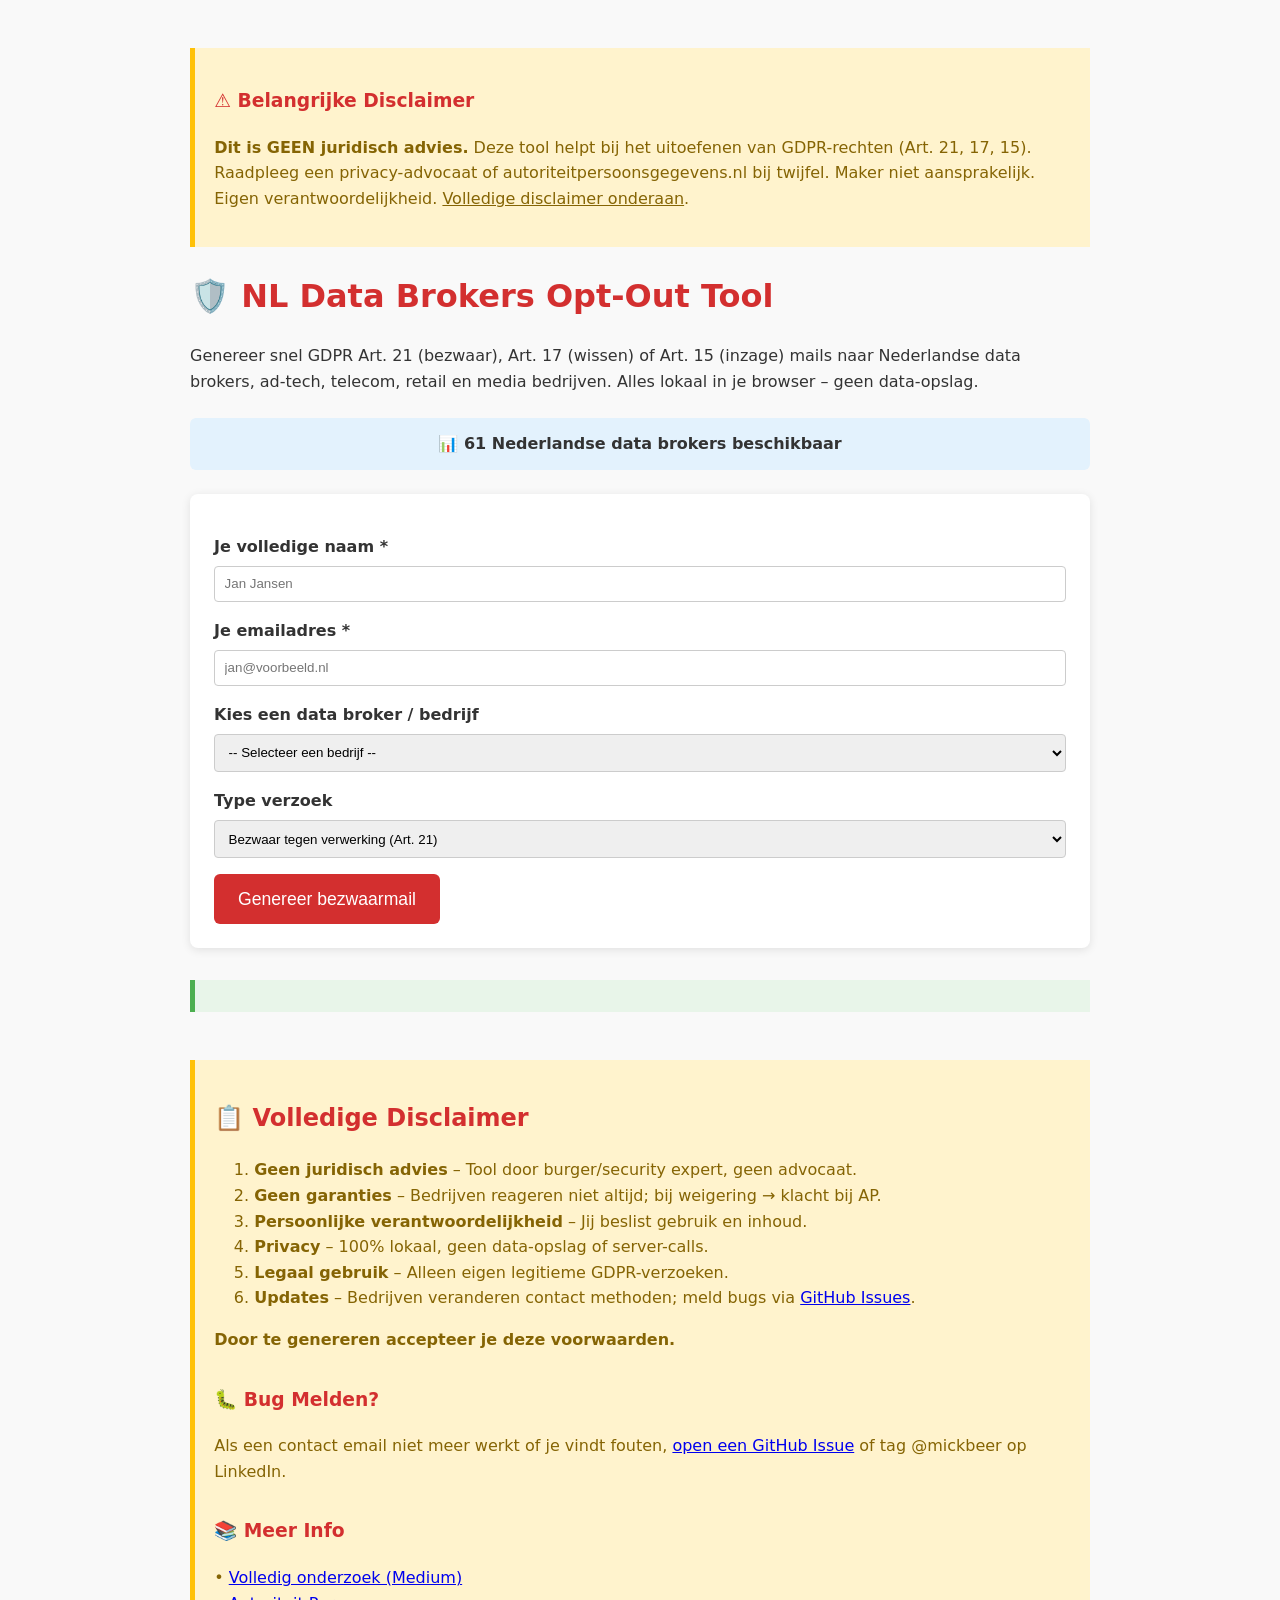
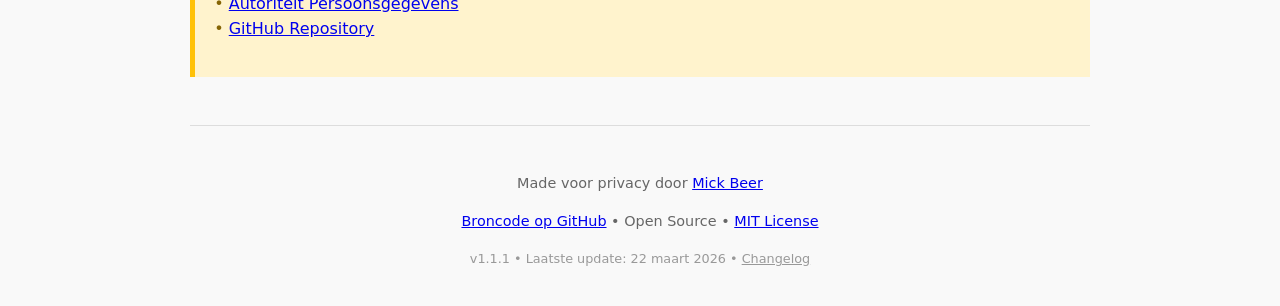
==== index.html @ 482ce060 "Fix v1.1.1: Correct bouncing emails Xandr/SmartOcto + syntax errors - Fixed: Xandr email (privacy@xa" ====
<!DOCTYPE html>
<html lang="nl">
<head>
  <meta charset="UTF-8" />
  <meta name="viewport" content="width=device-width, initial-scale=1.0"/>
  <title>NL Data Brokers Opt-Out Tool – GDPR Art. 21 & 17</title>
  <meta name="description" content="Genereer gratis GDPR-verzoeken (Art. 21 bezwaar + Art. 17 wissen) naar 50+ Nederlandse data brokers, ad-tech, telecom, retail en media bedrijven." />
  <style>
    body { font-family: system-ui, sans-serif; max-width: 900px; margin: 0 auto; padding: 1.5rem; line-height: 1.6; color: #333; background: #f9f9f9; }
    h1, h2, h3 { color: #d32f2f; }
    .disclaimer { background: #fff3cd; border-left: 5px solid #ffc107; padding: 1.2rem; margin: 1.5rem 0; color: #856404; }
    .warning { background: #ffebee; border-left: 5px solid #f44336; padding: 1rem; margin: 1rem 0; color: #c62828; }
    .info { background: #e3f2fd; border-left: 5px solid #2196f3; padding: 1rem; margin: 1rem 0; color: #1565c0; }
    form { background: white; padding: 1.5rem; border-radius: 8px; box-shadow: 0 2px 10px rgba(0,0,0,0.1); }
    label { display: block; margin: 1rem 0 0.4rem; font-weight: bold; }
    input, select, textarea { width: 100%; padding: 0.6rem; border: 1px solid #ccc; border-radius: 4px; box-sizing: border-box; }
    button { background: #d32f2f; color: white; border: none; padding: 0.9rem 1.5rem; font-size: 1.1rem; border-radius: 6px; cursor: pointer; margin-top: 1rem; }
    button:hover { background: #b71c1c; }
    button.secondary { background: #757575; margin-left: 0.5rem; }
    button.secondary:hover { background: #616161; }
    #result { margin-top: 2rem; padding: 1rem; background: #e8f5e9; border-left: 5px solid #4caf50; white-space: pre-wrap; }
    footer { margin-top: 3rem; text-align: center; font-size: 0.9rem; color: #666; border-top: 1px solid #ddd; padding-top: 2rem; }
    select optgroup { font-weight: bold; color: #333; }
    .broker-count { background: #e3f2fd; padding: 0.8rem 1rem; border-radius: 6px; margin: 1.5rem 0; text-align: center; font-weight: bold; }
    .update-banner { background: #fff3cd; border: 2px solid #ffc107; padding: 1rem; border-radius: 6px; margin: 1rem 0; }
  </style>
</head>
<body>

  <!-- DISCLAIMER - JURIDISCHE BESCHERMING -->
  <div class="disclaimer">
    <h3>⚠️ Belangrijke Disclaimer</h3>
    <p><strong>Dit is GEEN juridisch advies.</strong> Deze tool helpt bij het uitoefenen van GDPR-rechten (Art. 21, 17, 15). Raadpleeg een privacy-advocaat of autoriteitpersoonsgegevens.nl bij twijfel. Maker niet aansprakelijk. Eigen verantwoordelijkheid. <a href="#disclaimer-full" style="color:#856404;">Volledige disclaimer onderaan</a>.</p>
  </div>

  <h1>🛡️ NL Data Brokers Opt-Out Tool</h1>
  <p>Genereer snel GDPR Art. 21 (bezwaar), Art. 17 (wissen) of Art. 15 (inzage) mails naar Nederlandse data brokers, ad-tech, telecom, retail en media bedrijven. Alles lokaal in je browser – geen data-opslag.</p>

  <div class="broker-count" id="brokerCount">
    📊 50+ Nederlandse data brokers beschikbaar
  </div>

  <!-- UPDATE NOTICE BANNER -->
  <div class="update-banner" id="updateBanner" style="display:none;">
    <strong>⚠️ Let Op:</strong> <span id="updateText"></span>
  </div>

  <form id="optoutForm">
    <label for="naam">Je volledige naam *</label>
    <input type="text" id="naam" required placeholder="Jan Jansen">

    <label for="email">Je emailadres *</label>
    <input type="email" id="email" required placeholder="jan@voorbeeld.nl">

    <label for="bedrijf">Kies een data broker / bedrijf</label>
    <select id="bedrijf" required>
      <option value="">-- Selecteer een bedrijf --</option>
    </select>

    <label for="type">Type verzoek</label>
    <select id="type">
      <option value="bezwaar">Bezwaar tegen verwerking (Art. 21)</option>
      <option value="wissen">Wissen van gegevens (Art. 17)</option>
      <option value="inzage">Inzage in mijn gegevens (Art. 15)</option>
      <option value="beide">Beide (Art. 21 + 17)</option>
    </select>

    <button type="button" onclick="genereerMail()">Genereer bezwaarmail</button>
  </form>

  <div id="result"></div>

  <!-- VOLLEDIGE DISCLAIMER -->
  <section id="disclaimer-full" class="disclaimer" style="margin-top:3rem;">
    <h2>📋 Volledige Disclaimer</h2>
    <ol>
      <li><strong>Geen juridisch advies</strong> – Tool door burger/security expert, geen advocaat.</li>
      <li><strong>Geen garanties</strong> – Bedrijven reageren niet altijd; bij weigering → klacht bij AP.</li>
      <li><strong>Persoonlijke verantwoordelijkheid</strong> – Jij beslist gebruik en inhoud.</li>
      <li><strong>Privacy</strong> – 100% lokaal, geen data-opslag of server-calls.</li>
      <li><strong>Legaal gebruik</strong> – Alleen eigen legitieme GDPR-verzoeken.</li>
      <li><strong>Updates</strong> – Bedrijven veranderen contact methoden; meld bugs via <a href="https://github.com/Apolloccrypt/nl-data-optout/issues">GitHub Issues</a>.</li>
    </ol>
    <p><strong>Door te genereren accepteer je deze voorwaarden.</strong></p>
    
    <h3 style="margin-top: 2rem;">🐛 Bug Melden?</h3>
    <p>Als een contact email niet meer werkt of je vindt fouten, <a href="https://github.com/Apolloccrypt/nl-data-optout/issues/new">open een GitHub Issue</a> of tag @mickbeer op LinkedIn.</p>
    
    <h3 style="margin-top: 2rem;">📚 Meer Info</h3>
    <p>
      • <a href="https://medium.com/p/75744f8645c6">Volledig onderzoek (Medium)</a><br>
      • <a href="https://autoriteitpersoonsgegevens.nl">Autoriteit Persoonsgegevens</a><br>
      • <a href="https://github.com/Apolloccrypt/nl-data-optout">GitHub Repository</a>
    </p>
  </section>

  <footer>
    <p>Made voor privacy door <a href="https://linkedin.com/in/mick-beer">Mick Beer</a></p>
    <p><a href="https://github.com/Apolloccrypt/nl-data-optout">Broncode op GitHub</a> • Open Source • <a href="https://github.com/Apolloccrypt/nl-data-optout/blob/main/LICENSE">MIT License</a></p>
    <p style="font-size: 0.8rem; color: #999; margin-top: 1rem;">v1.1.1 • Laatste update: 22 maart 2026 • <a href="https://github.com/Apolloccrypt/nl-data-optout/blob/main/CHANGELOG.md" style="color:#999;">Changelog</a></p>
  </footer>

  <script>
    // Uitgebreide lijst met 50+ NL-relevante data brokers
    const brokers = [
      // === CREDIT BUREAUS & DATA ENRICHMENT ===
      { name: "Experian Nederland", email: "privacy@experian.nl", category: "Credit Bureaus", note: "AP boete €2.7M (2025) voor onvoldoende vendor disclosure" },
      { name: "Graydon", email: "privacy@graydon.nl", category: "Credit Bureaus" },
      { name: "Creditsafe", email: "privacy@creditsafe.com", category: "Credit Bureaus" },
      { name: "Focum BV", email: "privacy@focum.nl", category: "Credit Bureaus" },
      { name: "Dun & Bradstreet", email: "privacy@dnb.com", category: "Credit Bureaus" },
      { name: "Bisnode (Dun & Bradstreet)", email: "privacy@bisnode.nl", category: "Credit Bureaus" },

      // === AD-TECH & TRACKING ===
      { name: "Google (Ads/Analytics)", email: "privacy@google.com", category: "Ad-Tech & Tracking", note: "Aanwezig op 100% van geteste NL nieuwssites" },
      { name: "Criteo", email: "privacy@criteo.com", category: "Ad-Tech & Tracking", note: "Aanwezig op 80% van geteste NL nieuwssites" },
      { name: "Index Exchange", email: "privacy@indexexchange.com", category: "Ad-Tech & Tracking", note: "Aanwezig op 80% van geteste NL nieuwssites" },
      { 
        name: "Xandr (Microsoft Advertising)", 
        email: "privacy@microsoft.com",
        webform: "https://privacy.microsoft.com/",
        category: "Ad-Tech & Tracking",
        note: "⚠️ Xandr is Microsoft-owned. Contact via Microsoft privacy portal. 0% GDPR response rate (noyb 2024)."
      },
      { 
        name: "Meta (Facebook/Instagram) ⚠️", 
        email: "FORM_REQUIRED",
        formUrl: "https://www.facebook.com/help/contact/540977946302970",
        category: "Ad-Tech & Tracking", 
        note: "Email werkt niet meer sinds maart 2026. Verplicht formulier (dark pattern).",
        isForm: true
      },
      { name: "Outbrain", email: "privacy@outbrain.com", category: "Ad-Tech & Tracking" },
      { name: "Taboola", email: "privacy@taboola.com", category: "Ad-Tech & Tracking" },
      { name: "Magnite (Rubicon)", email: "privacy@magnite.com", category: "Ad-Tech & Tracking" },
      { name: "PubMatic", email: "privacy@pubmatic.com", category: "Ad-Tech & Tracking" },
      { name: "OpenX", email: "privacy@openx.com", category: "Ad-Tech & Tracking" },
      { name: "LinkedIn Marketing", email: "privacy@linkedin.com", category: "Ad-Tech & Tracking" },
      { name: "TikTok", email: "privacy@tiktok.com", category: "Ad-Tech & Tracking" },
      { name: "Snap Inc. (Snapchat)", email: "privacy@snap.com", category: "Ad-Tech & Tracking" },
      { name: "Twitter / X Corp", email: "privacy@twitter.com", category: "Ad-Tech & Tracking" },
      { name: "Pinterest", email: "privacy@pinterest.com", category: "Ad-Tech & Tracking" },
      { name: "Amazon Ads", email: "privacy@amazon.com", category: "Ad-Tech & Tracking" },
      { name: "AppNexus (Xandr)", email: "privacy@xandr.com", category: "Ad-Tech & Tracking" },
      { name: "AdForm", email: "privacy@adform.com", category: "Ad-Tech & Tracking" },
      { name: "Sizmek (Amazon)", email: "privacy@sizmek.com", category: "Ad-Tech & Tracking" },
      { name: "The Trade Desk", email: "privacy@thetradedesk.com", category: "Ad-Tech & Tracking" },
      { name: "MediaMath", email: "privacy@mediamath.com", category: "Ad-Tech & Tracking" },

      // === MEDIA & PUBLISHERS ===
      { name: "DPG Media (NU.nl, AD.nl, Qmusic)", email: "privacy@dpgmedia.nl", category: "Media & Publishers", note: "104 van 121 partners niet genoemd in cookie banner" },
      { name: "RTL Nederland", email: "privacy@rtl.nl", category: "Media & Publishers" },
      { name: "Sanoma Media", email: "privacy@sanoma.com", category: "Media & Publishers" },
      { name: "NPO / NOS", email: "privacy@npo.nl", category: "Media & Publishers", note: "Pre-consent tracking gedetecteerd (cookies vóór banner)" },
      { name: "Mediahuis (Telegraaf, NHD)", email: "privacy@mediahuis.nl", category: "Media & Publishers" },
      { name: "Talpa Network", email: "privacy@talpanetwork.com", category: "Media & Publishers" },

      // === TELECOM ===
      { name: "KPN", email: "privacy@kpn.com", category: "Telecom" },
      { name: "VodafoneZiggo", email: "privacy@vodafoneziggo.nl", category: "Telecom" },
      { name: "T-Mobile / Odido", email: "privacy@t-mobile.nl", category: "Telecom", note: "Data lek januari 2026 (mogelijk betrokken)" },
      { name: "Tele2", email: "privacy@tele2.nl", category: "Telecom" },
      { name: "Youfone", email: "privacy@youfone.nl", category: "Telecom" },
      { name: "Simyo", email: "privacy@simyo.nl", category: "Telecom" },
      { name: "Lebara", email: "privacy@lebara.nl", category: "Telecom" },

      // === RETAIL & E-COMMERCE ===
      { name: "Kruidvat Loyalty", email: "privacy@kruidvat.nl", category: "Retail & E-Commerce", note: "AP boete €600k voor cookie wall" },
      { name: "Albert Heijn Bonus", email: "privacy@ah.nl", category: "Retail & E-Commerce" },
      { name: "Bol.com", email: "privacy@bol.com", category: "Retail & E-Commerce", note: "Best practice: 100% vendor disclosure (13/13)" },
      { name: "Coolblue", email: "privacy@coolblue.nl", category: "Retail & E-Commerce", note: "AP boete €40k voor pre-consent tracking" },
      { name: "Wehkamp", email: "privacy@wehkamp.nl", category: "Retail & E-Commerce" },
      { name: "Zalando", email: "privacy@zalando.nl", category: "Retail & E-Commerce" },
      { name: "HEMA", email: "privacy@hema.nl", category: "Retail & E-Commerce" },
      { name: "Action", email: "privacy@action.com", category: "Retail & E-Commerce" },
      { name: "MediaMarkt", email: "privacy@mediamarkt.nl", category: "Retail & E-Commerce" },
      { name: "Jumbo Supermarkten", email: "privacy@jumbo.com", category: "Retail & E-Commerce" },

      // === ANALYTICS & DATA PLATFORMS ===
      { 
        name: "SmartOcto", 
        email: "dpo@smartocto.com",
        alt_email: "info@smartocto.com",
        category: "Analytics",
        note: "DPO verified from official privacy policy. NL-based, GDPR compliant."
      },
      { name: "Content Insights", email: "privacy@contentinsights.com", category: "Analytics" },
      { name: "Piano Analytics", email: "privacy@piano.io", category: "Analytics" },
      { name: "Comscore", email: "privacy@comscore.com", category: "Analytics" },
      { name: "Nielsen", email: "privacy@nielsen.com", category: "Analytics" },
      { name: "Chartbeat", email: "privacy@chartbeat.com", category: "Analytics" },

      // === MARKETING CLOUDS ===
      { name: "Salesforce Marketing Cloud", email: "privacy@salesforce.com", category: "Marketing" },
      { name: "Adobe Marketing Cloud", email: "privacy@adobe.com", category: "Marketing" },
      { name: "Oracle Marketing Cloud", email: "privacy@oracle.com", category: "Marketing" },
      { name: "HubSpot", email: "privacy@hubspot.com", category: "Marketing" },
      { name: "Mailchimp", email: "privacy@mailchimp.com", category: "Marketing" }
    ];

    // Vul de <select> dynamisch met optgroups voor categorieën
    const bedrijfSelect = document.getElementById('bedrijf');
    const categories = {};
    
    brokers.forEach(broker => {
      if (!categories[broker.category]) {
        categories[broker.category] = [];
      }
      categories[broker.category].push(broker);
    });

    Object.keys(categories).sort().forEach(cat => {
      const optgroup = document.createElement('optgroup');
      optgroup.label = `${cat} (${categories[cat].length})`;
      categories[cat].forEach(broker => {
        const opt = document.createElement('option');
        opt.value = broker.name;
        const hasNote = broker.note ? ' ℹ️' : '';
        const isForm = broker.isForm ? ' ⚠️' : '';
        opt.textContent = `${broker.name}${hasNote}${isForm}`;
        optgroup.appendChild(opt);
      });
      bedrijfSelect.appendChild(optgroup);
    });

    // Andere optie
    const otherOpt = document.createElement('option');
    otherOpt.value = 'Andere';
    otherOpt.textContent = 'Ander bedrijf (handmatig invoeren)';
    bedrijfSelect.appendChild(otherOpt);

    // Extra input voor 'Andere'
    const extraLabel = document.createElement('label');
    extraLabel.htmlFor = 'extraBedrijf';
    extraLabel.textContent = 'Ander bedrijf (naam + eventueel email privacy@...)';
    extraLabel.style.display = 'none';
    const extraInput = document.createElement('input');
    extraInput.type = 'text';
    extraInput.id = 'extraBedrijf';
    extraInput.placeholder = 'Bijv. Bedrijfsnaam – privacy@bedrijf.nl';
    extraInput.style.display = 'none';
    bedrijfSelect.parentNode.insertBefore(extraLabel, bedrijfSelect.nextSibling.nextSibling);
    bedrijfSelect.parentNode.insertBefore(extraInput, extraLabel.nextSibling);

    bedrijfSelect.addEventListener('change', () => {
      const show = bedrijfSelect.value === 'Andere';
      extraLabel.style.display = show ? 'block' : 'none';
      extraInput.style.display = show ? 'block' : 'none';
      
      // Show note/warning banner if broker has special instructions
      const selected = brokers.find(b => b.name === bedrijfSelect.value);
      const banner = document.getElementById('updateBanner');
      const text = document.getElementById('updateText');
      
      if (selected && (selected.note || selected.isForm)) {
        let message = selected.note || '';
        if (selected.isForm) {
          message = `${selected.name} vereist een FORMULIER (geen email). ${message}`;
        }
        text.textContent = message;
        banner.style.display = 'block';
      } else {
        banner.style.display = 'none';
      }
    });

    function genereerMail() {
      const naam = document.getElementById('naam').value.trim();
      const email = document.getElementById('email').value.trim();
      let bedrijf = bedrijfSelect.value;
      const extra = extraInput.value.trim();
      const type = document.getElementById('type').value;

      if (!naam || !email || !bedrijf) {
        alert('Vul aub naam, email en een bedrijf in!');
        return;
      }

      let ontvanger = '';
      let bedrijfNaam = bedrijf;
      let isForm = false;
      let formUrl = '';

      if (bedrijf === 'Andere') {
        if (!extra) {
          alert('Vul aub naam (en liefst email) van het bedrijf in!');
          return;
        }
        const parts = extra.split('–').map(p => p.trim());
        bedrijfNaam = parts[0];
        ontvanger = parts[1] || `privacy@${bedrijfNaam.toLowerCase().replace(/[^a-z0-9]/g,'')}.nl`;
      } else {
        const selected = brokers.find(b => b.name === bedrijf);
        if (selected) {
          if (selected.isForm) {
            isForm = true;
            formUrl = selected.formUrl;
            ontvanger = formUrl;
          } else {
            ontvanger = selected.email;
          }
        } else {
          ontvanger = `privacy@${bedrijf.toLowerCase().replace(/[^a-z0-9]/g,'')}.nl`;
        }
      }

      const onderwerpMap = {
        bezwaar: 'Bezwaar tegen verwerking persoonsgegevens (GDPR Art. 21)',
        wissen: 'Verzoek tot wissen persoonsgegevens (GDPR Art. 17)',
        inzage: 'Verzoek tot inzage persoonsgegevens (GDPR Art. 15)',
        beide: 'Bezwaar + wissen persoonsgegevens (GDPR Art. 21 & 17)'
      };
      const onderwerp = onderwerpMap[type];

      const body = `Geachte heer/mevrouw,

Mijn naam is ${naam} en mijn email is ${email}.

Ik oefen hierbij formeel mijn rechten uit onder de AVG/GDPR:

${
  (type === 'bezwaar' || type === 'beide') 
    ? `- Bezwaar tegen verwerking van mijn persoonsgegevens voor marketing, profiling, tracking e.d. (Art. 21 GDPR). Ik wil geen verdere verwerking door ${bedrijfNaam}.\n` 
    : ''
}${
  (type === 'wissen' || type === 'beide') 
    ? `- Verzoek tot wissen van al mijn persoonsgegevens (Art. 17 GDPR, recht om vergeten te worden).\n` 
    : ''
}${
  type === 'inzage' 
    ? `- Verzoek tot inzage in alle persoonsgegevens die u van mij verwerkt (Art. 15 GDPR), inclusief een kopie.\n` 
    : ''
}

Graag ontvang ik binnen 1 maand bevestiging en bewijs van actie. Bij weigering: gemotiveerde uitleg.

Met vriendelijke groet,
${naam}`;

      // Handle form-based brokers differently
      if (isForm) {
        // Copy to clipboard
        navigator.clipboard.writeText(body).then(() => {
          document.getElementById('result').innerHTML = `
            <h3>⚠️ Let op: Dit bedrijf vereist een formulier</h3>
            <div class="warning">
              <p><strong>${bedrijfNaam}</strong> accepteert geen email meer voor GDPR-verzoeken.</p>
              <p>Je moet hun contact formulier gebruiken. De tekst is gekopieerd naar je clipboard.</p>
            </div>
            
            <h4>📋 Template (gekopieerd):</h4>
            <pre style="background:#f5f5f5; padding:1rem; border-radius:6px; overflow:auto; max-height:300px; border: 1px solid #ddd;">${body}</pre>
            
            <button onclick="window.open('${formUrl}', '_blank')">🔗 Open Contact Formulier</button>
            
            <div class="info" style="margin-top: 1rem;">
              <strong>ℹ️ Dark Pattern Alert:</strong> Dit is een voorbeeld van een "dark pattern" - bedrijven maken GDPR-verzoeken moeilijker door email te vervangen met formulieren. 
              Dit verhoogt friction en vermindert het aantal opt-outs. Overweeg dit te melden bij de 
              <a href="https://autoriteitpersoonsgegevens.nl/nl/zelf-doen/privacyrechten/melden">Autoriteit Persoonsgegevens</a>.
            </div>
          `;
        }).catch(err => {
          alert('Kon tekst niet kopiëren naar clipboard. Kopieer handmatig uit onderstaand vak.');
          document.getElementById('result').innerHTML = `
            <h3>⚠️ Formulier vereist</h3>
            <p>Kopieer onderstaande tekst en plak in het formulier:</p>
            <pre style="background:#f5f5f5; padding:1rem; border-radius:6px; overflow:auto; max-height:300px;">${body}</pre>
            <button onclick="window.open('${formUrl}', '_blank')">Open Contact Formulier</button>
          `;
        });
      } else {
        // Normal email flow
        const mailto = `mailto:${ontvanger}?subject=${encodeURIComponent(onderwerp)}&body=${encodeURIComponent(body)}`;

        document.getElementById('result').innerHTML = `
          <h3>✅ Klaar! Open de mail:</h3>
          <p><strong>Naar:</strong> ${ontvanger}</p>
          <p><strong>Onderwerp:</strong> ${onderwerp}</p>
          
          <h4>📋 Template:</h4>
          <pre style="background:#f5f5f5; padding:1rem; border-radius:6px; overflow:auto; max-height:300px; border: 1px solid #ddd;">${body}</pre>
          
          <button onclick="window.location='${mailto}'">📧 Open in mailprogramma</button>
          <button class="secondary" onclick="navigator.clipboard.writeText(\`${body.replace(/`/g, '\\`').replace(/\$/g, '\\$')}\`).then(() => alert('✅ Tekst gekopieerd naar clipboard!'))">📋 Kopieer Tekst</button>
          
          <p style="margin-top:1rem; font-size:0.9rem; color:#666;">
            💡 <strong>Tip:</strong> Werkt "mailto:" niet? Gebruik "Kopieer Tekst" en plak in je mail-app.
          </p>
        `;
      }
    }

    // Update broker count on load
    window.addEventListener('DOMContentLoaded', () => {
      document.getElementById('brokerCount').innerHTML = 
        `📊 <strong>${brokers.length} Nederlandse data brokers</strong> beschikbaar`;
    });
  </script>
</body>
</html>
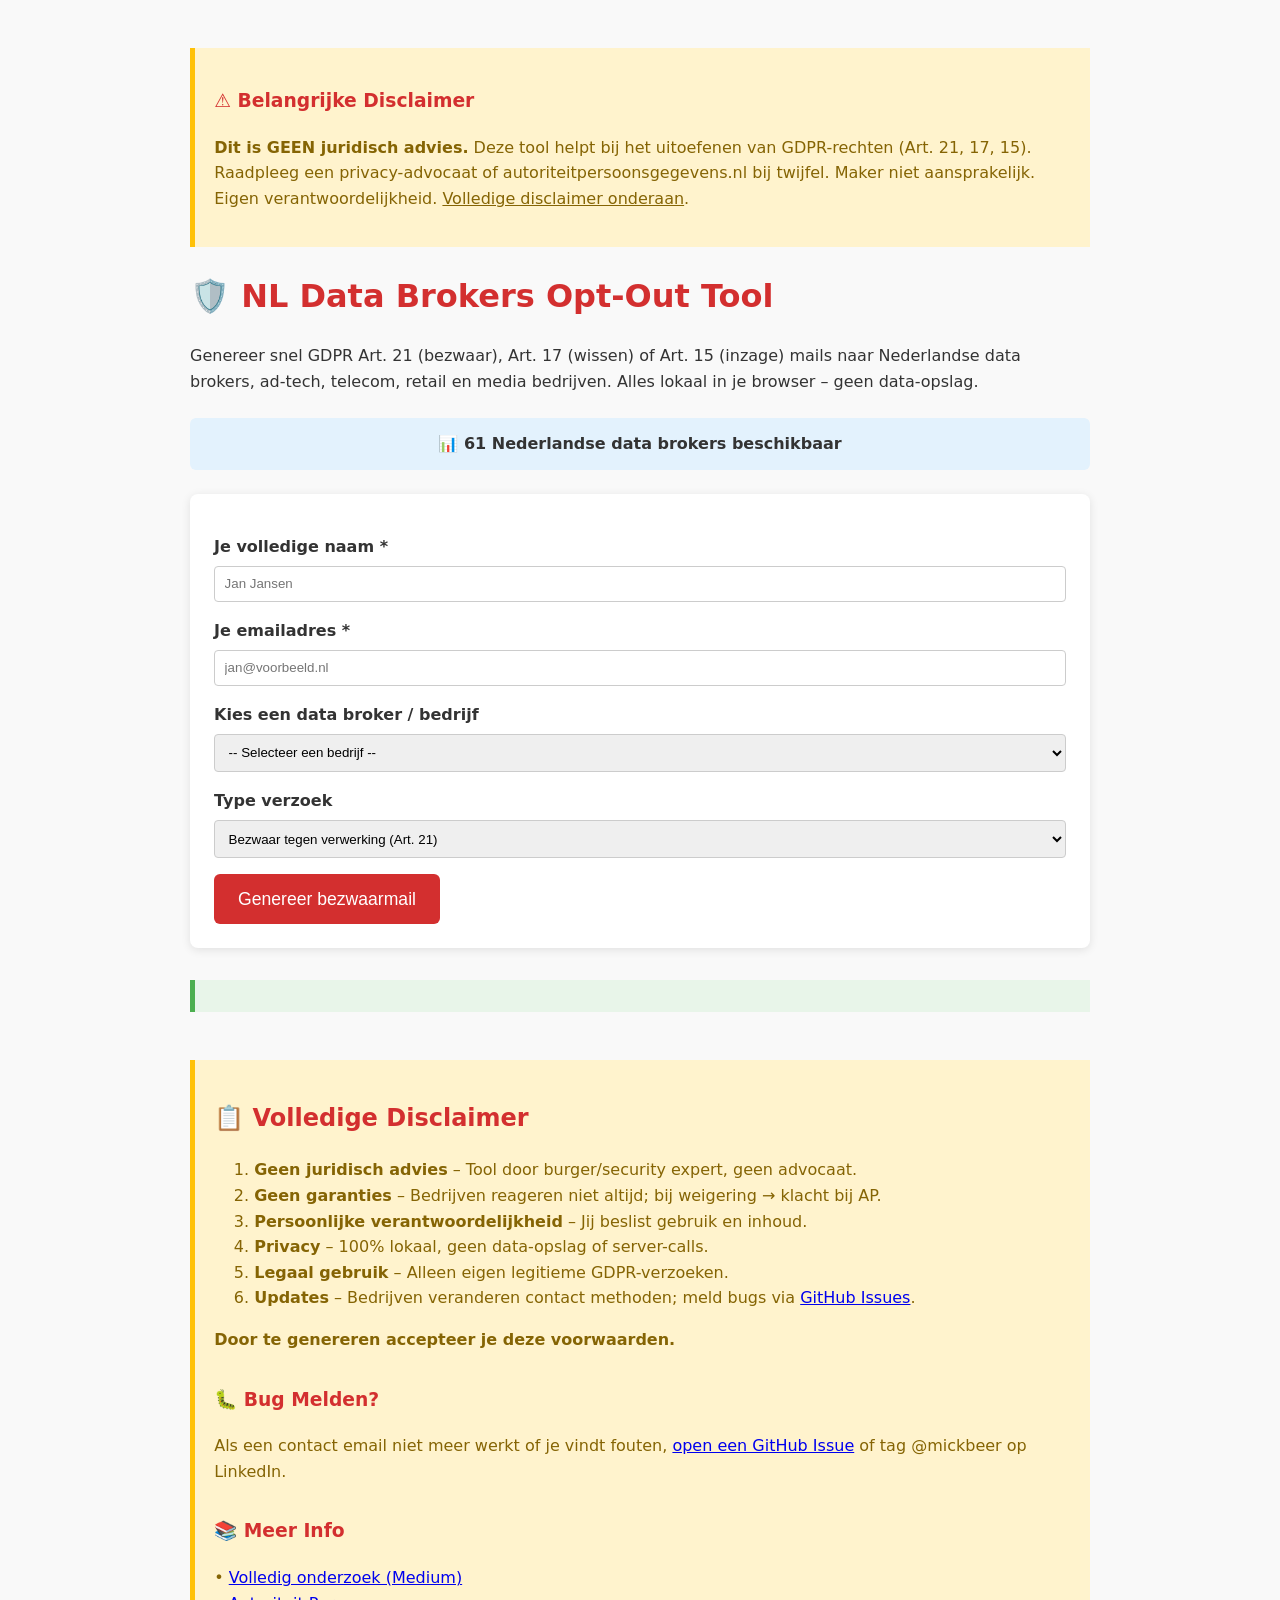
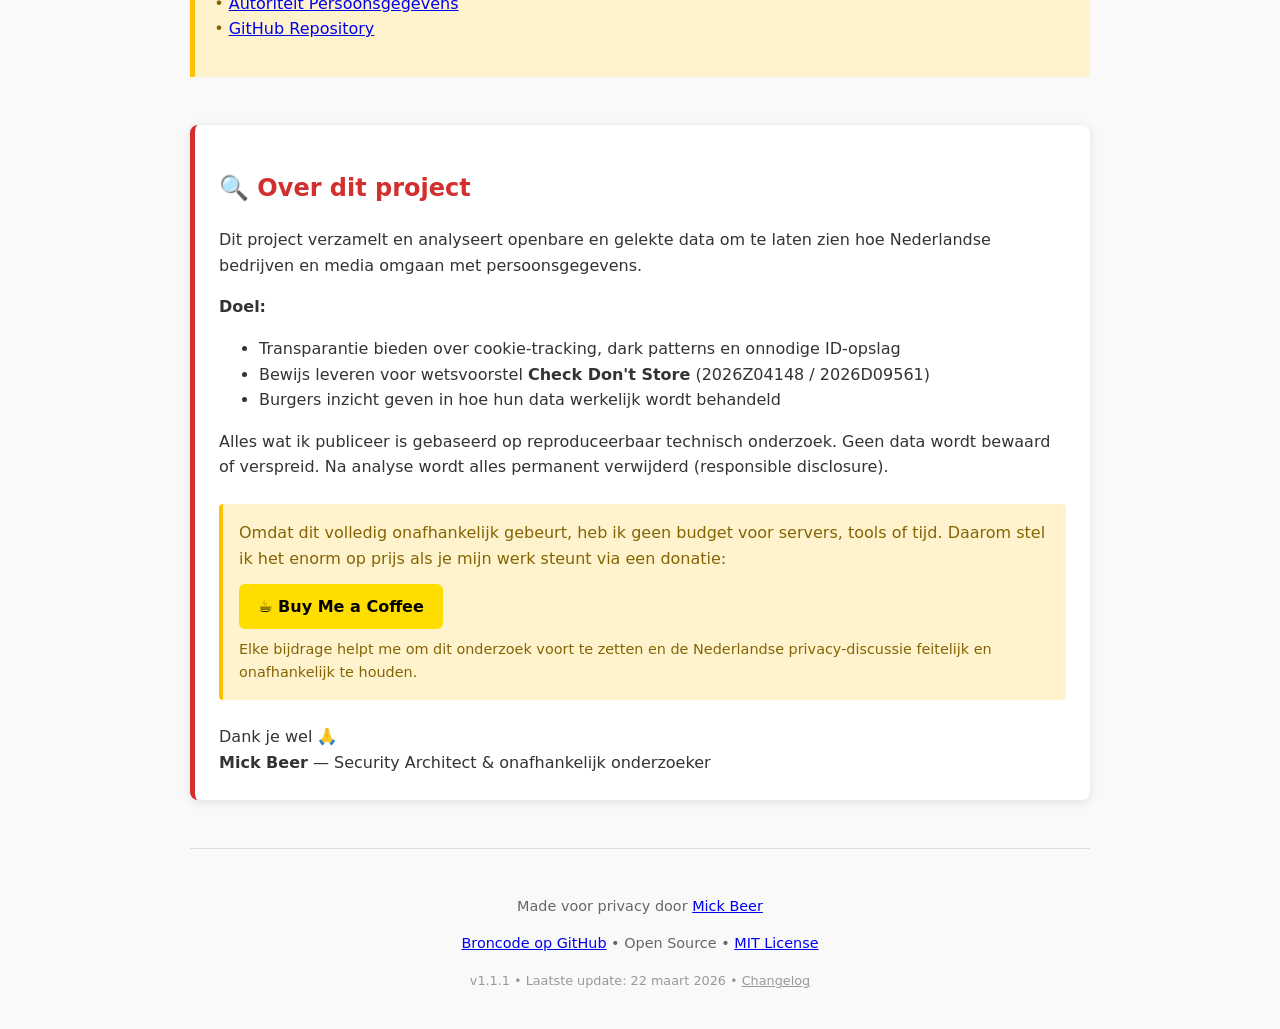
==== commit 4aa9f0df: "feat: voeg 'Over dit project' sectie toe met donatie knop en projectdoelen" ====
--- a/index.html
+++ b/index.html
@@ -92,6 +92,25 @@
       • <a href="https://autoriteitpersoonsgegevens.nl">Autoriteit Persoonsgegevens</a><br>
       • <a href="https://github.com/Apolloccrypt/nl-data-optout">GitHub Repository</a>
     </p>
+  </section>
+
+  <!-- OVER DIT PROJECT -->
+  <section style="margin-top:3rem; background:white; padding:1.5rem; border-radius:8px; box-shadow:0 2px 10px rgba(0,0,0,0.1); border-left:5px solid #d32f2f;">
+    <h2 style="color:#d32f2f;">🔍 Over dit project</h2>
+    <p>Dit project verzamelt en analyseert openbare en gelekte data om te laten zien hoe Nederlandse bedrijven en media omgaan met persoonsgegevens.</p>
+    <p><strong>Doel:</strong></p>
+    <ul>
+      <li>Transparantie bieden over cookie-tracking, dark patterns en onnodige ID-opslag</li>
+      <li>Bewijs leveren voor wetsvoorstel <strong>Check Don't Store</strong> (2026Z04148 / 2026D09561)</li>
+      <li>Burgers inzicht geven in hoe hun data werkelijk wordt behandeld</li>
+    </ul>
+    <p>Alles wat ik publiceer is gebaseerd op reproduceerbaar technisch onderzoek. Geen data wordt bewaard of verspreid. Na analyse wordt alles permanent verwijderd (responsible disclosure).</p>
+    <div style="background:#fff3cd; border-left:4px solid #ffc107; padding:1rem; margin:1.5rem 0; border-radius:4px;">
+      <p style="margin:0; color:#856404;">Omdat dit volledig onafhankelijk gebeurt, heb ik geen budget voor servers, tools of tijd. Daarom stel ik het enorm op prijs als je mijn werk steunt via een donatie:</p>
+      <p style="margin:0.8rem 0 0;"><a href="https://www.buymeacoffee.com/" target="_blank" style="display:inline-block; background:#FFDD00; color:#000; font-weight:bold; padding:0.6rem 1.2rem; border-radius:6px; text-decoration:none;">☕ Buy Me a Coffee</a></p>
+      <p style="margin:0.6rem 0 0; font-size:0.9rem; color:#856404;">Elke bijdrage helpt me om dit onderzoek voort te zetten en de Nederlandse privacy-discussie feitelijk en onafhankelijk te houden.</p>
+    </div>
+    <p style="margin-bottom:0;">Dank je wel 🙏<br><strong>Mick Beer</strong> — Security Architect &amp; onafhankelijk onderzoeker</p>
   </section>
 
   <footer>
@@ -158,21 +177,21 @@
       // === TELECOM ===
       { name: "KPN", email: "privacy@kpn.com", category: "Telecom" },
       { name: "VodafoneZiggo", email: "privacy@vodafoneziggo.nl", category: "Telecom" },
-      { name: "T-Mobile / Odido", email: "privacy@t-mobile.nl", category: "Telecom", note: "Data lek januari 2026 (mogelijk betrokken)" },
+      { name: "T-Mobile / Odido", email: "dpo@odido.nl", category: "Telecom", note: "Data lek januari 2026 (mogelijk betrokken)" },
       { name: "Tele2", email: "privacy@tele2.nl", category: "Telecom" },
       { name: "Youfone", email: "privacy@youfone.nl", category: "Telecom" },
       { name: "Simyo", email: "privacy@simyo.nl", category: "Telecom" },
       { name: "Lebara", email: "privacy@lebara.nl", category: "Telecom" },
 
       // === RETAIL & E-COMMERCE ===
-      { name: "Kruidvat Loyalty", email: "privacy@kruidvat.nl", category: "Retail & E-Commerce", note: "AP boete €600k voor cookie wall" },
-      { name: "Albert Heijn Bonus", email: "privacy@ah.nl", category: "Retail & E-Commerce" },
+      { name: "Kruidvat Loyalty", email: "vragen@klantenservice.kruidvat.nl", category: "Retail & E-Commerce", note: "AP boete €600k voor cookie wall" },
+      { name: "Albert Heijn Bonus", email: "dpo@aholddelhaize.com", category: "Retail & E-Commerce" },
       { name: "Bol.com", email: "privacy@bol.com", category: "Retail & E-Commerce", note: "Best practice: 100% vendor disclosure (13/13)" },
       { name: "Coolblue", email: "privacy@coolblue.nl", category: "Retail & E-Commerce", note: "AP boete €40k voor pre-consent tracking" },
       { name: "Wehkamp", email: "privacy@wehkamp.nl", category: "Retail & E-Commerce" },
-      { name: "Zalando", email: "privacy@zalando.nl", category: "Retail & E-Commerce" },
-      { name: "HEMA", email: "privacy@hema.nl", category: "Retail & E-Commerce" },
-      { name: "Action", email: "privacy@action.com", category: "Retail & E-Commerce" },
+      { name: "Zalando", email: "mijngegevens@zalando.nl", category: "Retail & E-Commerce" },
+      { name: "HEMA", email: "hemaklantenservice@hema.nl", category: "Retail & E-Commerce" },
+      { name: "Action", email: "privacy@action.nl", category: "Retail & E-Commerce" },
       { name: "MediaMarkt", email: "privacy@mediamarkt.nl", category: "Retail & E-Commerce" },
       { name: "Jumbo Supermarkten", email: "privacy@jumbo.com", category: "Retail & E-Commerce" },
 
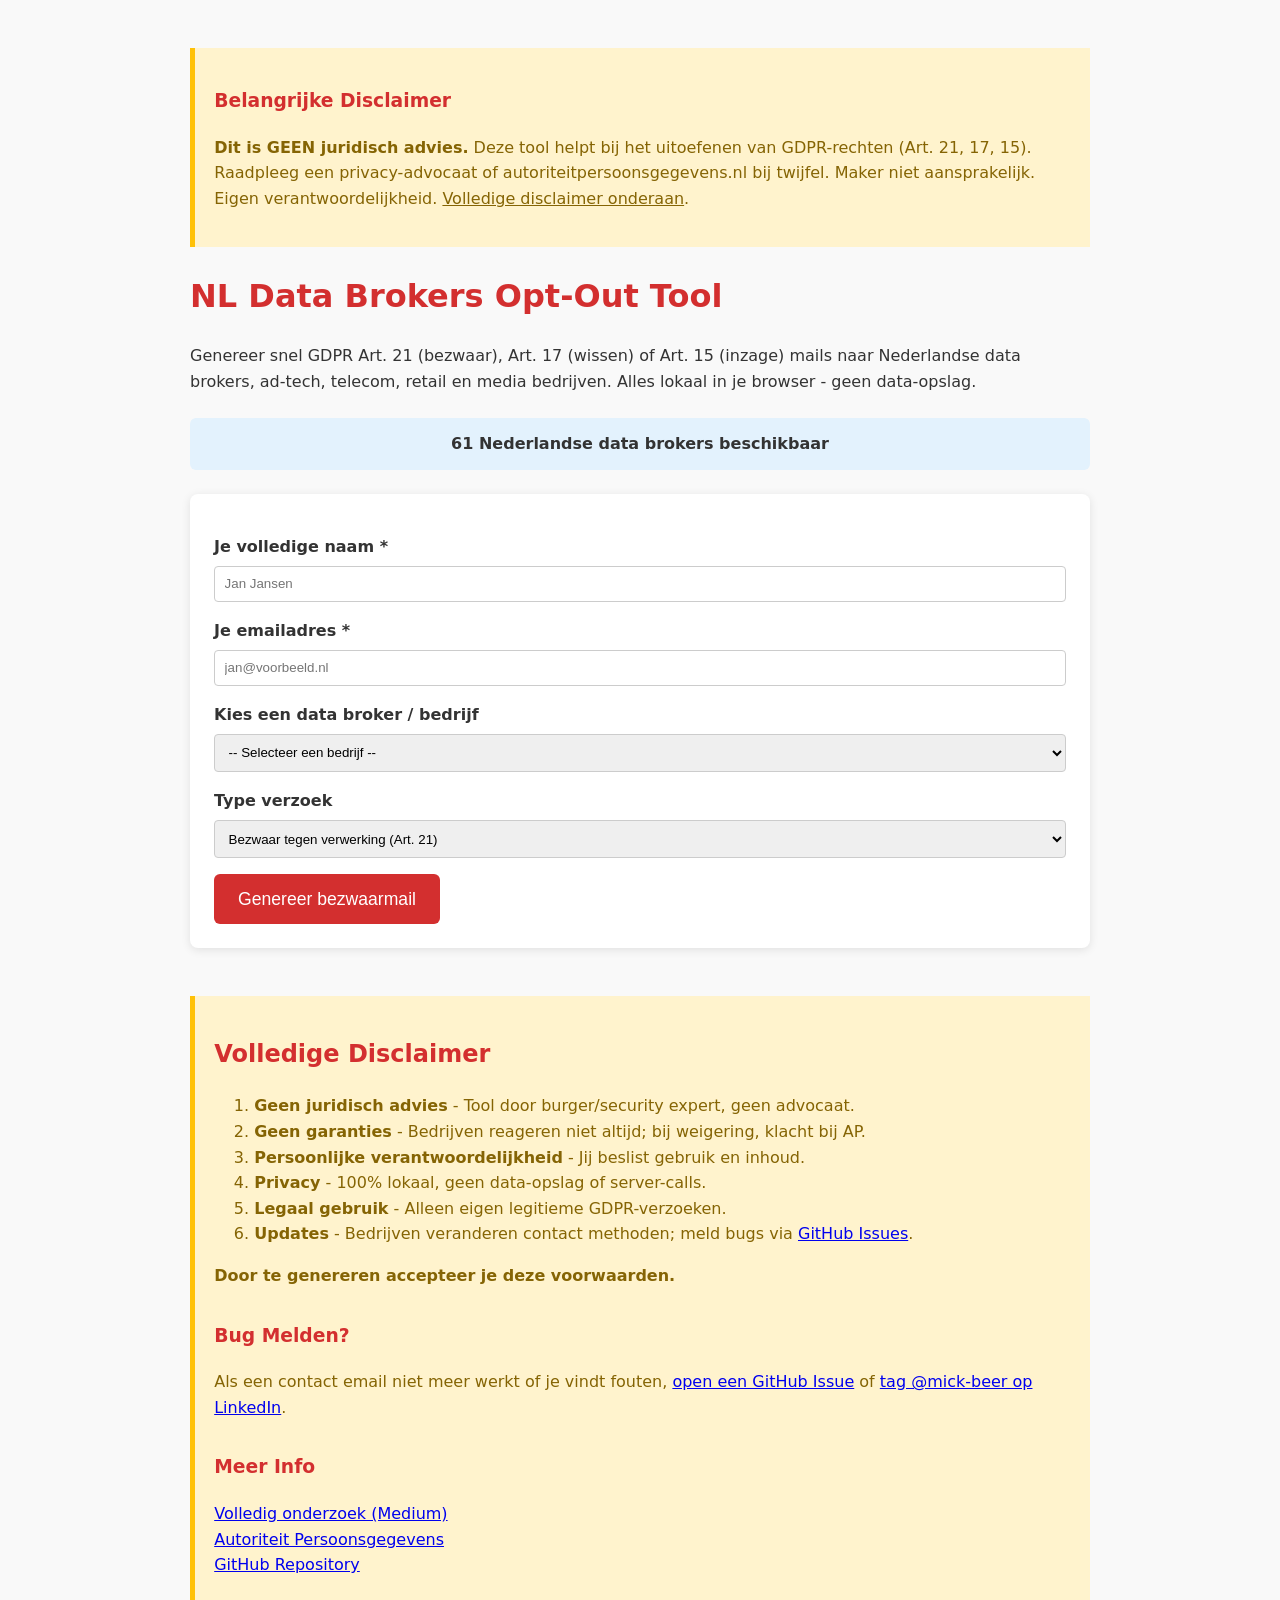
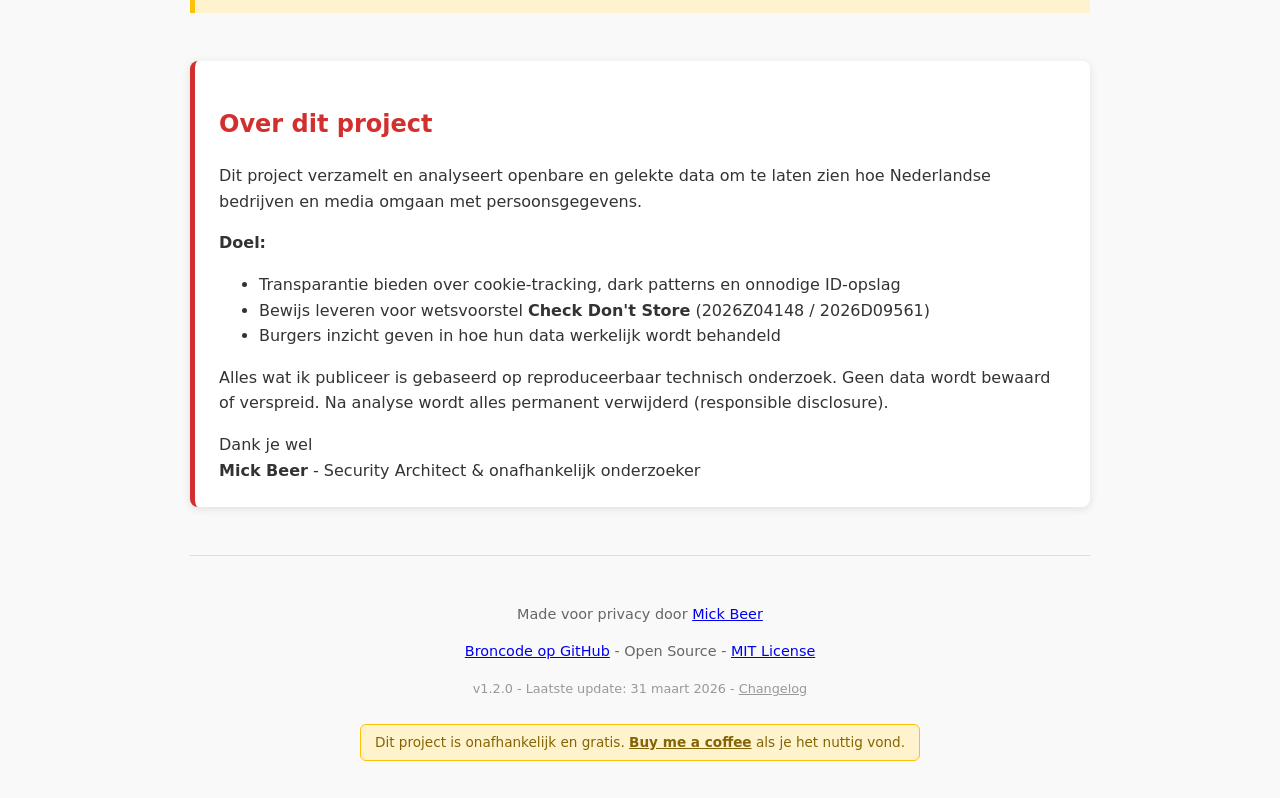
==== commit 1adf9a63: "- Alle code-identifiers omgezet naar Engels + consistente conventies   (camelCase JS, kebab-case HTM" ====
--- a/index.html
+++ b/index.html
@@ -3,100 +3,82 @@
 <head>
   <meta charset="UTF-8" />
   <meta name="viewport" content="width=device-width, initial-scale=1.0"/>
-  <title>NL Data Brokers Opt-Out Tool – GDPR Art. 21 & 17</title>
+  <title>NL Data Brokers Opt-Out Tool - GDPR Art. 21 & 17</title>
   <meta name="description" content="Genereer gratis GDPR-verzoeken (Art. 21 bezwaar + Art. 17 wissen) naar 50+ Nederlandse data brokers, ad-tech, telecom, retail en media bedrijven." />
-  <style>
-    body { font-family: system-ui, sans-serif; max-width: 900px; margin: 0 auto; padding: 1.5rem; line-height: 1.6; color: #333; background: #f9f9f9; }
-    h1, h2, h3 { color: #d32f2f; }
-    .disclaimer { background: #fff3cd; border-left: 5px solid #ffc107; padding: 1.2rem; margin: 1.5rem 0; color: #856404; }
-    .warning { background: #ffebee; border-left: 5px solid #f44336; padding: 1rem; margin: 1rem 0; color: #c62828; }
-    .info { background: #e3f2fd; border-left: 5px solid #2196f3; padding: 1rem; margin: 1rem 0; color: #1565c0; }
-    form { background: white; padding: 1.5rem; border-radius: 8px; box-shadow: 0 2px 10px rgba(0,0,0,0.1); }
-    label { display: block; margin: 1rem 0 0.4rem; font-weight: bold; }
-    input, select, textarea { width: 100%; padding: 0.6rem; border: 1px solid #ccc; border-radius: 4px; box-sizing: border-box; }
-    button { background: #d32f2f; color: white; border: none; padding: 0.9rem 1.5rem; font-size: 1.1rem; border-radius: 6px; cursor: pointer; margin-top: 1rem; }
-    button:hover { background: #b71c1c; }
-    button.secondary { background: #757575; margin-left: 0.5rem; }
-    button.secondary:hover { background: #616161; }
-    #result { margin-top: 2rem; padding: 1rem; background: #e8f5e9; border-left: 5px solid #4caf50; white-space: pre-wrap; }
-    footer { margin-top: 3rem; text-align: center; font-size: 0.9rem; color: #666; border-top: 1px solid #ddd; padding-top: 2rem; }
-    select optgroup { font-weight: bold; color: #333; }
-    .broker-count { background: #e3f2fd; padding: 0.8rem 1rem; border-radius: 6px; margin: 1.5rem 0; text-align: center; font-weight: bold; }
-    .update-banner { background: #fff3cd; border: 2px solid #ffc107; padding: 1rem; border-radius: 6px; margin: 1rem 0; }
-  </style>
+  <link rel="stylesheet" href="style.css">
 </head>
 <body>
 
   <!-- DISCLAIMER - JURIDISCHE BESCHERMING -->
   <div class="disclaimer">
-    <h3>⚠️ Belangrijke Disclaimer</h3>
+    <h3>Belangrijke Disclaimer</h3>
     <p><strong>Dit is GEEN juridisch advies.</strong> Deze tool helpt bij het uitoefenen van GDPR-rechten (Art. 21, 17, 15). Raadpleeg een privacy-advocaat of autoriteitpersoonsgegevens.nl bij twijfel. Maker niet aansprakelijk. Eigen verantwoordelijkheid. <a href="#disclaimer-full" style="color:#856404;">Volledige disclaimer onderaan</a>.</p>
   </div>
 
-  <h1>🛡️ NL Data Brokers Opt-Out Tool</h1>
-  <p>Genereer snel GDPR Art. 21 (bezwaar), Art. 17 (wissen) of Art. 15 (inzage) mails naar Nederlandse data brokers, ad-tech, telecom, retail en media bedrijven. Alles lokaal in je browser – geen data-opslag.</p>
+  <h1>NL Data Brokers Opt-Out Tool</h1>
+  <p>Genereer snel GDPR Art. 21 (bezwaar), Art. 17 (wissen) of Art. 15 (inzage) mails naar Nederlandse data brokers, ad-tech, telecom, retail en media bedrijven. Alles lokaal in je browser - geen data-opslag.</p>
 
-  <div class="broker-count" id="brokerCount">
-    📊 50+ Nederlandse data brokers beschikbaar
+  <div class="broker-count" id="broker-count">
+    50+ Nederlandse data brokers beschikbaar
   </div>
 
   <!-- UPDATE NOTICE BANNER -->
-  <div class="update-banner" id="updateBanner" style="display:none;">
-    <strong>⚠️ Let Op:</strong> <span id="updateText"></span>
+  <div class="update-banner" id="update-banner" style="display:none;">
+    <strong>Let op:</strong> <span id="update-text"></span>
   </div>
 
-  <form id="optoutForm">
-    <label for="naam">Je volledige naam *</label>
-    <input type="text" id="naam" required placeholder="Jan Jansen">
+  <form id="optout-form">
+    <label for="name">Je volledige naam *</label>
+    <input type="text" id="name" required placeholder="Jan Jansen">
 
     <label for="email">Je emailadres *</label>
     <input type="email" id="email" required placeholder="jan@voorbeeld.nl">
 
-    <label for="bedrijf">Kies een data broker / bedrijf</label>
-    <select id="bedrijf" required>
+    <label for="company">Kies een data broker / bedrijf</label>
+    <select id="company" required>
       <option value="">-- Selecteer een bedrijf --</option>
     </select>
 
     <label for="type">Type verzoek</label>
     <select id="type">
-      <option value="bezwaar">Bezwaar tegen verwerking (Art. 21)</option>
-      <option value="wissen">Wissen van gegevens (Art. 17)</option>
-      <option value="inzage">Inzage in mijn gegevens (Art. 15)</option>
-      <option value="beide">Beide (Art. 21 + 17)</option>
+      <option value="objection">Bezwaar tegen verwerking (Art. 21)</option>
+      <option value="erase">Wissen van gegevens (Art. 17)</option>
+      <option value="access">Inzage in mijn gegevens (Art. 15)</option>
+      <option value="both">Beide (Art. 21 + 17)</option>
     </select>
 
-    <button type="button" onclick="genereerMail()">Genereer bezwaarmail</button>
+    <button type="button" onclick="generateMail()">Genereer bezwaarmail</button>
   </form>
 
   <div id="result"></div>
 
   <!-- VOLLEDIGE DISCLAIMER -->
   <section id="disclaimer-full" class="disclaimer" style="margin-top:3rem;">
-    <h2>📋 Volledige Disclaimer</h2>
+    <h2>Volledige Disclaimer</h2>
     <ol>
-      <li><strong>Geen juridisch advies</strong> – Tool door burger/security expert, geen advocaat.</li>
-      <li><strong>Geen garanties</strong> – Bedrijven reageren niet altijd; bij weigering → klacht bij AP.</li>
-      <li><strong>Persoonlijke verantwoordelijkheid</strong> – Jij beslist gebruik en inhoud.</li>
-      <li><strong>Privacy</strong> – 100% lokaal, geen data-opslag of server-calls.</li>
-      <li><strong>Legaal gebruik</strong> – Alleen eigen legitieme GDPR-verzoeken.</li>
-      <li><strong>Updates</strong> – Bedrijven veranderen contact methoden; meld bugs via <a href="https://github.com/Apolloccrypt/nl-data-optout/issues">GitHub Issues</a>.</li>
+      <li><strong>Geen juridisch advies</strong> - Tool door burger/security expert, geen advocaat.</li>
+      <li><strong>Geen garanties</strong> - Bedrijven reageren niet altijd; bij weigering, klacht bij AP.</li>
+      <li><strong>Persoonlijke verantwoordelijkheid</strong> - Jij beslist gebruik en inhoud.</li>
+      <li><strong>Privacy</strong> - 100% lokaal, geen data-opslag of server-calls.</li>
+      <li><strong>Legaal gebruik</strong> - Alleen eigen legitieme GDPR-verzoeken.</li>
+      <li><strong>Updates</strong> - Bedrijven veranderen contact methoden; meld bugs via <a href="https://github.com/Apolloccrypt/nl-data-optout/issues">GitHub Issues</a>.</li>
     </ol>
     <p><strong>Door te genereren accepteer je deze voorwaarden.</strong></p>
-    
-    <h3 style="margin-top: 2rem;">🐛 Bug Melden?</h3>
-    <p>Als een contact email niet meer werkt of je vindt fouten, <a href="https://github.com/Apolloccrypt/nl-data-optout/issues/new">open een GitHub Issue</a> of tag @mickbeer op LinkedIn.</p>
-    
-    <h3 style="margin-top: 2rem;">📚 Meer Info</h3>
+
+    <h3 style="margin-top: 2rem;">Bug Melden?</h3>
+    <p>Als een contact email niet meer werkt of je vindt fouten, <a href="https://github.com/Apolloccrypt/nl-data-optout/issues/new">open een GitHub Issue</a> of <a href="https://www.linkedin.com/in/mick-beer/">tag @mick-beer op LinkedIn</a>.</p>
+
+    <h3 style="margin-top: 2rem;">Meer Info</h3>
     <p>
-      • <a href="https://medium.com/p/75744f8645c6">Volledig onderzoek (Medium)</a><br>
-      • <a href="https://autoriteitpersoonsgegevens.nl">Autoriteit Persoonsgegevens</a><br>
-      • <a href="https://github.com/Apolloccrypt/nl-data-optout">GitHub Repository</a>
+      <a href="https://medium.com/@mick.ronan.beer">Volledig onderzoek (Medium)</a><br>
+      <a href="https://autoriteitpersoonsgegevens.nl">Autoriteit Persoonsgegevens</a><br>
+      <a href="https://github.com/Apolloccrypt/nl-data-optout">GitHub Repository</a>
     </p>
   </section>
 
   <!-- OVER DIT PROJECT -->
   <section style="margin-top:3rem; background:white; padding:1.5rem; border-radius:8px; box-shadow:0 2px 10px rgba(0,0,0,0.1); border-left:5px solid #d32f2f;">
-    <h2 style="color:#d32f2f;">🔍 Over dit project</h2>
+    <h2 style="color:#d32f2f;">Over dit project</h2>
     <p>Dit project verzamelt en analyseert openbare en gelekte data om te laten zien hoe Nederlandse bedrijven en media omgaan met persoonsgegevens.</p>
     <p><strong>Doel:</strong></p>
     <ul>
@@ -105,315 +87,16 @@
       <li>Burgers inzicht geven in hoe hun data werkelijk wordt behandeld</li>
     </ul>
     <p>Alles wat ik publiceer is gebaseerd op reproduceerbaar technisch onderzoek. Geen data wordt bewaard of verspreid. Na analyse wordt alles permanent verwijderd (responsible disclosure).</p>
-    <div style="background:#fff3cd; border-left:4px solid #ffc107; padding:1rem; margin:1.5rem 0; border-radius:4px;">
-      <p style="margin:0; color:#856404;">Omdat dit volledig onafhankelijk gebeurt, heb ik geen budget voor servers, tools of tijd. Daarom stel ik het enorm op prijs als je mijn werk steunt via een donatie:</p>
-      <p style="margin:0.8rem 0 0;"><a href="https://www.buymeacoffee.com/" target="_blank" style="display:inline-block; background:#FFDD00; color:#000; font-weight:bold; padding:0.6rem 1.2rem; border-radius:6px; text-decoration:none;">☕ Buy Me a Coffee</a></p>
-      <p style="margin:0.6rem 0 0; font-size:0.9rem; color:#856404;">Elke bijdrage helpt me om dit onderzoek voort te zetten en de Nederlandse privacy-discussie feitelijk en onafhankelijk te houden.</p>
-    </div>
-    <p style="margin-bottom:0;">Dank je wel 🙏<br><strong>Mick Beer</strong> — Security Architect &amp; onafhankelijk onderzoeker</p>
+    <p style="margin-bottom:0;">Dank je wel<br><strong>Mick Beer</strong> - Security Architect &amp; onafhankelijk onderzoeker</p>
   </section>
 
   <footer>
-    <p>Made voor privacy door <a href="https://linkedin.com/in/mick-beer">Mick Beer</a></p>
-    <p><a href="https://github.com/Apolloccrypt/nl-data-optout">Broncode op GitHub</a> • Open Source • <a href="https://github.com/Apolloccrypt/nl-data-optout/blob/main/LICENSE">MIT License</a></p>
-    <p style="font-size: 0.8rem; color: #999; margin-top: 1rem;">v1.1.1 • Laatste update: 22 maart 2026 • <a href="https://github.com/Apolloccrypt/nl-data-optout/blob/main/CHANGELOG.md" style="color:#999;">Changelog</a></p>
+    <p>Made voor privacy door <a href="https://www.linkedin.com/in/mick-beer/">Mick Beer</a></p>
+    <p><a href="https://github.com/Apolloccrypt/nl-data-optout">Broncode op GitHub</a> - Open Source - <a href="LICENSE">MIT License</a></p>
+    <p style="font-size: 0.8rem; color: #999; margin-top: 1rem;">v1.2.0 - Laatste update: 31 maart 2026 - <a href="CHANGELOG.md" style="color:#999;">Changelog</a></p>
+    <p style="display:inline-block; background:#fff3cd; color:#856404; border:1px solid #ffc107; border-radius:6px; padding:0.4rem 0.9rem; margin-top:0.75rem; font-size:0.85rem;">Dit project is onafhankelijk en gratis. <a href="https://www.buymeacoffee.com/mickbeer" target="_blank" style="color:#856404; font-weight:bold;">Buy me a coffee</a> als je het nuttig vond.</p>
   </footer>
 
-  <script>
-    // Uitgebreide lijst met 50+ NL-relevante data brokers
-    const brokers = [
-      // === CREDIT BUREAUS & DATA ENRICHMENT ===
-      { name: "Experian Nederland", email: "privacy@experian.nl", category: "Credit Bureaus", note: "AP boete €2.7M (2025) voor onvoldoende vendor disclosure" },
-      { name: "Graydon", email: "privacy@graydon.nl", category: "Credit Bureaus" },
-      { name: "Creditsafe", email: "privacy@creditsafe.com", category: "Credit Bureaus" },
-      { name: "Focum BV", email: "privacy@focum.nl", category: "Credit Bureaus" },
-      { name: "Dun & Bradstreet", email: "privacy@dnb.com", category: "Credit Bureaus" },
-      { name: "Bisnode (Dun & Bradstreet)", email: "privacy@bisnode.nl", category: "Credit Bureaus" },
-
-      // === AD-TECH & TRACKING ===
-      { name: "Google (Ads/Analytics)", email: "privacy@google.com", category: "Ad-Tech & Tracking", note: "Aanwezig op 100% van geteste NL nieuwssites" },
-      { name: "Criteo", email: "privacy@criteo.com", category: "Ad-Tech & Tracking", note: "Aanwezig op 80% van geteste NL nieuwssites" },
-      { name: "Index Exchange", email: "privacy@indexexchange.com", category: "Ad-Tech & Tracking", note: "Aanwezig op 80% van geteste NL nieuwssites" },
-      { 
-        name: "Xandr (Microsoft Advertising)", 
-        email: "privacy@microsoft.com",
-        webform: "https://privacy.microsoft.com/",
-        category: "Ad-Tech & Tracking",
-        note: "⚠️ Xandr is Microsoft-owned. Contact via Microsoft privacy portal. 0% GDPR response rate (noyb 2024)."
-      },
-      { 
-        name: "Meta (Facebook/Instagram) ⚠️", 
-        email: "FORM_REQUIRED",
-        formUrl: "https://www.facebook.com/help/contact/540977946302970",
-        category: "Ad-Tech & Tracking", 
-        note: "Email werkt niet meer sinds maart 2026. Verplicht formulier (dark pattern).",
-        isForm: true
-      },
-      { name: "Outbrain", email: "privacy@outbrain.com", category: "Ad-Tech & Tracking" },
-      { name: "Taboola", email: "privacy@taboola.com", category: "Ad-Tech & Tracking" },
-      { name: "Magnite (Rubicon)", email: "privacy@magnite.com", category: "Ad-Tech & Tracking" },
-      { name: "PubMatic", email: "privacy@pubmatic.com", category: "Ad-Tech & Tracking" },
-      { name: "OpenX", email: "privacy@openx.com", category: "Ad-Tech & Tracking" },
-      { name: "LinkedIn Marketing", email: "privacy@linkedin.com", category: "Ad-Tech & Tracking" },
-      { name: "TikTok", email: "privacy@tiktok.com", category: "Ad-Tech & Tracking" },
-      { name: "Snap Inc. (Snapchat)", email: "privacy@snap.com", category: "Ad-Tech & Tracking" },
-      { name: "Twitter / X Corp", email: "privacy@twitter.com", category: "Ad-Tech & Tracking" },
-      { name: "Pinterest", email: "privacy@pinterest.com", category: "Ad-Tech & Tracking" },
-      { name: "Amazon Ads", email: "privacy@amazon.com", category: "Ad-Tech & Tracking" },
-      { name: "AppNexus (Xandr)", email: "privacy@xandr.com", category: "Ad-Tech & Tracking" },
-      { name: "AdForm", email: "privacy@adform.com", category: "Ad-Tech & Tracking" },
-      { name: "Sizmek (Amazon)", email: "privacy@sizmek.com", category: "Ad-Tech & Tracking" },
-      { name: "The Trade Desk", email: "privacy@thetradedesk.com", category: "Ad-Tech & Tracking" },
-      { name: "MediaMath", email: "privacy@mediamath.com", category: "Ad-Tech & Tracking" },
-
-      // === MEDIA & PUBLISHERS ===
-      { name: "DPG Media (NU.nl, AD.nl, Qmusic)", email: "privacy@dpgmedia.nl", category: "Media & Publishers", note: "104 van 121 partners niet genoemd in cookie banner" },
-      { name: "RTL Nederland", email: "privacy@rtl.nl", category: "Media & Publishers" },
-      { name: "Sanoma Media", email: "privacy@sanoma.com", category: "Media & Publishers" },
-      { name: "NPO / NOS", email: "privacy@npo.nl", category: "Media & Publishers", note: "Pre-consent tracking gedetecteerd (cookies vóór banner)" },
-      { name: "Mediahuis (Telegraaf, NHD)", email: "privacy@mediahuis.nl", category: "Media & Publishers" },
-      { name: "Talpa Network", email: "privacy@talpanetwork.com", category: "Media & Publishers" },
-
-      // === TELECOM ===
-      { name: "KPN", email: "privacy@kpn.com", category: "Telecom" },
-      { name: "VodafoneZiggo", email: "privacy@vodafoneziggo.nl", category: "Telecom" },
-      { name: "T-Mobile / Odido", email: "dpo@odido.nl", category: "Telecom", note: "Data lek januari 2026 (mogelijk betrokken)" },
-      { name: "Tele2", email: "privacy@tele2.nl", category: "Telecom" },
-      { name: "Youfone", email: "privacy@youfone.nl", category: "Telecom" },
-      { name: "Simyo", email: "privacy@simyo.nl", category: "Telecom" },
-      { name: "Lebara", email: "privacy@lebara.nl", category: "Telecom" },
-
-      // === RETAIL & E-COMMERCE ===
-      { name: "Kruidvat Loyalty", email: "vragen@klantenservice.kruidvat.nl", category: "Retail & E-Commerce", note: "AP boete €600k voor cookie wall" },
-      { name: "Albert Heijn Bonus", email: "dpo@aholddelhaize.com", category: "Retail & E-Commerce" },
-      { name: "Bol.com", email: "privacy@bol.com", category: "Retail & E-Commerce", note: "Best practice: 100% vendor disclosure (13/13)" },
-      { name: "Coolblue", email: "privacy@coolblue.nl", category: "Retail & E-Commerce", note: "AP boete €40k voor pre-consent tracking" },
-      { name: "Wehkamp", email: "privacy@wehkamp.nl", category: "Retail & E-Commerce" },
-      { name: "Zalando", email: "mijngegevens@zalando.nl", category: "Retail & E-Commerce" },
-      { name: "HEMA", email: "hemaklantenservice@hema.nl", category: "Retail & E-Commerce" },
-      { name: "Action", email: "privacy@action.nl", category: "Retail & E-Commerce" },
-      { name: "MediaMarkt", email: "privacy@mediamarkt.nl", category: "Retail & E-Commerce" },
-      { name: "Jumbo Supermarkten", email: "privacy@jumbo.com", category: "Retail & E-Commerce" },
-
-      // === ANALYTICS & DATA PLATFORMS ===
-      { 
-        name: "SmartOcto", 
-        email: "dpo@smartocto.com",
-        alt_email: "info@smartocto.com",
-        category: "Analytics",
-        note: "DPO verified from official privacy policy. NL-based, GDPR compliant."
-      },
-      { name: "Content Insights", email: "privacy@contentinsights.com", category: "Analytics" },
-      { name: "Piano Analytics", email: "privacy@piano.io", category: "Analytics" },
-      { name: "Comscore", email: "privacy@comscore.com", category: "Analytics" },
-      { name: "Nielsen", email: "privacy@nielsen.com", category: "Analytics" },
-      { name: "Chartbeat", email: "privacy@chartbeat.com", category: "Analytics" },
-
-      // === MARKETING CLOUDS ===
-      { name: "Salesforce Marketing Cloud", email: "privacy@salesforce.com", category: "Marketing" },
-      { name: "Adobe Marketing Cloud", email: "privacy@adobe.com", category: "Marketing" },
-      { name: "Oracle Marketing Cloud", email: "privacy@oracle.com", category: "Marketing" },
-      { name: "HubSpot", email: "privacy@hubspot.com", category: "Marketing" },
-      { name: "Mailchimp", email: "privacy@mailchimp.com", category: "Marketing" }
-    ];
-
-    // Vul de <select> dynamisch met optgroups voor categorieën
-    const bedrijfSelect = document.getElementById('bedrijf');
-    const categories = {};
-    
-    brokers.forEach(broker => {
-      if (!categories[broker.category]) {
-        categories[broker.category] = [];
-      }
-      categories[broker.category].push(broker);
-    });
-
-    Object.keys(categories).sort().forEach(cat => {
-      const optgroup = document.createElement('optgroup');
-      optgroup.label = `${cat} (${categories[cat].length})`;
-      categories[cat].forEach(broker => {
-        const opt = document.createElement('option');
-        opt.value = broker.name;
-        const hasNote = broker.note ? ' ℹ️' : '';
-        const isForm = broker.isForm ? ' ⚠️' : '';
-        opt.textContent = `${broker.name}${hasNote}${isForm}`;
-        optgroup.appendChild(opt);
-      });
-      bedrijfSelect.appendChild(optgroup);
-    });
-
-    // Andere optie
-    const otherOpt = document.createElement('option');
-    otherOpt.value = 'Andere';
-    otherOpt.textContent = 'Ander bedrijf (handmatig invoeren)';
-    bedrijfSelect.appendChild(otherOpt);
-
-    // Extra input voor 'Andere'
-    const extraLabel = document.createElement('label');
-    extraLabel.htmlFor = 'extraBedrijf';
-    extraLabel.textContent = 'Ander bedrijf (naam + eventueel email privacy@...)';
-    extraLabel.style.display = 'none';
-    const extraInput = document.createElement('input');
-    extraInput.type = 'text';
-    extraInput.id = 'extraBedrijf';
-    extraInput.placeholder = 'Bijv. Bedrijfsnaam – privacy@bedrijf.nl';
-    extraInput.style.display = 'none';
-    bedrijfSelect.parentNode.insertBefore(extraLabel, bedrijfSelect.nextSibling.nextSibling);
-    bedrijfSelect.parentNode.insertBefore(extraInput, extraLabel.nextSibling);
-
-    bedrijfSelect.addEventListener('change', () => {
-      const show = bedrijfSelect.value === 'Andere';
-      extraLabel.style.display = show ? 'block' : 'none';
-      extraInput.style.display = show ? 'block' : 'none';
-      
-      // Show note/warning banner if broker has special instructions
-      const selected = brokers.find(b => b.name === bedrijfSelect.value);
-      const banner = document.getElementById('updateBanner');
-      const text = document.getElementById('updateText');
-      
-      if (selected && (selected.note || selected.isForm)) {
-        let message = selected.note || '';
-        if (selected.isForm) {
-          message = `${selected.name} vereist een FORMULIER (geen email). ${message}`;
-        }
-        text.textContent = message;
-        banner.style.display = 'block';
-      } else {
-        banner.style.display = 'none';
-      }
-    });
-
-    function genereerMail() {
-      const naam = document.getElementById('naam').value.trim();
-      const email = document.getElementById('email').value.trim();
-      let bedrijf = bedrijfSelect.value;
-      const extra = extraInput.value.trim();
-      const type = document.getElementById('type').value;
-
-      if (!naam || !email || !bedrijf) {
-        alert('Vul aub naam, email en een bedrijf in!');
-        return;
-      }
-
-      let ontvanger = '';
-      let bedrijfNaam = bedrijf;
-      let isForm = false;
-      let formUrl = '';
-
-      if (bedrijf === 'Andere') {
-        if (!extra) {
-          alert('Vul aub naam (en liefst email) van het bedrijf in!');
-          return;
-        }
-        const parts = extra.split('–').map(p => p.trim());
-        bedrijfNaam = parts[0];
-        ontvanger = parts[1] || `privacy@${bedrijfNaam.toLowerCase().replace(/[^a-z0-9]/g,'')}.nl`;
-      } else {
-        const selected = brokers.find(b => b.name === bedrijf);
-        if (selected) {
-          if (selected.isForm) {
-            isForm = true;
-            formUrl = selected.formUrl;
-            ontvanger = formUrl;
-          } else {
-            ontvanger = selected.email;
-          }
-        } else {
-          ontvanger = `privacy@${bedrijf.toLowerCase().replace(/[^a-z0-9]/g,'')}.nl`;
-        }
-      }
-
-      const onderwerpMap = {
-        bezwaar: 'Bezwaar tegen verwerking persoonsgegevens (GDPR Art. 21)',
-        wissen: 'Verzoek tot wissen persoonsgegevens (GDPR Art. 17)',
-        inzage: 'Verzoek tot inzage persoonsgegevens (GDPR Art. 15)',
-        beide: 'Bezwaar + wissen persoonsgegevens (GDPR Art. 21 & 17)'
-      };
-      const onderwerp = onderwerpMap[type];
-
-      const body = `Geachte heer/mevrouw,
-
-Mijn naam is ${naam} en mijn email is ${email}.
-
-Ik oefen hierbij formeel mijn rechten uit onder de AVG/GDPR:
-
-${
-  (type === 'bezwaar' || type === 'beide') 
-    ? `- Bezwaar tegen verwerking van mijn persoonsgegevens voor marketing, profiling, tracking e.d. (Art. 21 GDPR). Ik wil geen verdere verwerking door ${bedrijfNaam}.\n` 
-    : ''
-}${
-  (type === 'wissen' || type === 'beide') 
-    ? `- Verzoek tot wissen van al mijn persoonsgegevens (Art. 17 GDPR, recht om vergeten te worden).\n` 
-    : ''
-}${
-  type === 'inzage' 
-    ? `- Verzoek tot inzage in alle persoonsgegevens die u van mij verwerkt (Art. 15 GDPR), inclusief een kopie.\n` 
-    : ''
-}
-
-Graag ontvang ik binnen 1 maand bevestiging en bewijs van actie. Bij weigering: gemotiveerde uitleg.
-
-Met vriendelijke groet,
-${naam}`;
-
-      // Handle form-based brokers differently
-      if (isForm) {
-        // Copy to clipboard
-        navigator.clipboard.writeText(body).then(() => {
-          document.getElementById('result').innerHTML = `
-            <h3>⚠️ Let op: Dit bedrijf vereist een formulier</h3>
-            <div class="warning">
-              <p><strong>${bedrijfNaam}</strong> accepteert geen email meer voor GDPR-verzoeken.</p>
-              <p>Je moet hun contact formulier gebruiken. De tekst is gekopieerd naar je clipboard.</p>
-            </div>
-            
-            <h4>📋 Template (gekopieerd):</h4>
-            <pre style="background:#f5f5f5; padding:1rem; border-radius:6px; overflow:auto; max-height:300px; border: 1px solid #ddd;">${body}</pre>
-            
-            <button onclick="window.open('${formUrl}', '_blank')">🔗 Open Contact Formulier</button>
-            
-            <div class="info" style="margin-top: 1rem;">
-              <strong>ℹ️ Dark Pattern Alert:</strong> Dit is een voorbeeld van een "dark pattern" - bedrijven maken GDPR-verzoeken moeilijker door email te vervangen met formulieren. 
-              Dit verhoogt friction en vermindert het aantal opt-outs. Overweeg dit te melden bij de 
-              <a href="https://autoriteitpersoonsgegevens.nl/nl/zelf-doen/privacyrechten/melden">Autoriteit Persoonsgegevens</a>.
-            </div>
-          `;
-        }).catch(err => {
-          alert('Kon tekst niet kopiëren naar clipboard. Kopieer handmatig uit onderstaand vak.');
-          document.getElementById('result').innerHTML = `
-            <h3>⚠️ Formulier vereist</h3>
-            <p>Kopieer onderstaande tekst en plak in het formulier:</p>
-            <pre style="background:#f5f5f5; padding:1rem; border-radius:6px; overflow:auto; max-height:300px;">${body}</pre>
-            <button onclick="window.open('${formUrl}', '_blank')">Open Contact Formulier</button>
-          `;
-        });
-      } else {
-        // Normal email flow
-        const mailto = `mailto:${ontvanger}?subject=${encodeURIComponent(onderwerp)}&body=${encodeURIComponent(body)}`;
-
-        document.getElementById('result').innerHTML = `
-          <h3>✅ Klaar! Open de mail:</h3>
-          <p><strong>Naar:</strong> ${ontvanger}</p>
-          <p><strong>Onderwerp:</strong> ${onderwerp}</p>
-          
-          <h4>📋 Template:</h4>
-          <pre style="background:#f5f5f5; padding:1rem; border-radius:6px; overflow:auto; max-height:300px; border: 1px solid #ddd;">${body}</pre>
-          
-          <button onclick="window.location='${mailto}'">📧 Open in mailprogramma</button>
-          <button class="secondary" onclick="navigator.clipboard.writeText(\`${body.replace(/`/g, '\\`').replace(/\$/g, '\\$')}\`).then(() => alert('✅ Tekst gekopieerd naar clipboard!'))">📋 Kopieer Tekst</button>
-          
-          <p style="margin-top:1rem; font-size:0.9rem; color:#666;">
-            💡 <strong>Tip:</strong> Werkt "mailto:" niet? Gebruik "Kopieer Tekst" en plak in je mail-app.
-          </p>
-        `;
-      }
-    }
-
-    // Update broker count on load
-    window.addEventListener('DOMContentLoaded', () => {
-      document.getElementById('brokerCount').innerHTML = 
-        `📊 <strong>${brokers.length} Nederlandse data brokers</strong> beschikbaar`;
-    });
-  </script>
+  <script src="script.js"></script>
 </body>
 </html>
--- a/style.css
+++ b/style.css
@@ -0,0 +1,118 @@
+body {
+  font-family: system-ui, sans-serif;
+  max-width: 900px;
+  margin: 0 auto;
+  padding: 1.5rem;
+  line-height: 1.6;
+  color: #333;
+  background: #f9f9f9;
+}
+
+h1, h2, h3 { color: #d32f2f; }
+
+.disclaimer {
+  background: #fff3cd;
+  border-left: 5px solid #ffc107;
+  padding: 1.2rem;
+  margin: 1.5rem 0;
+  color: #856404;
+}
+
+.warning {
+  background: #ffebee;
+  border-left: 5px solid #f44336;
+  padding: 1rem;
+  margin: 1rem 0;
+  color: #c62828;
+}
+
+.info {
+  background: #e3f2fd;
+  border-left: 5px solid #2196f3;
+  padding: 1rem;
+  margin: 1rem 0;
+  color: #1565c0;
+}
+
+form {
+  background: white;
+  padding: 1.5rem;
+  border-radius: 8px;
+  box-shadow: 0 2px 10px rgba(0,0,0,0.1);
+}
+
+label {
+  display: block;
+  margin: 1rem 0 0.4rem;
+  font-weight: bold;
+}
+
+input, select, textarea {
+  width: 100%;
+  padding: 0.6rem;
+  border: 1px solid #ccc;
+  border-radius: 4px;
+  box-sizing: border-box;
+}
+
+button {
+  background: #d32f2f;
+  color: white;
+  border: none;
+  padding: 0.9rem 1.5rem;
+  font-size: 1.1rem;
+  border-radius: 6px;
+  cursor: pointer;
+  margin-top: 1rem;
+}
+
+button:hover { background: #b71c1c; }
+
+button.secondary {
+  background: #757575;
+  margin-left: 0.5rem;
+}
+
+button.secondary:hover { background: #616161; }
+
+#result:empty {
+  display: none;
+}
+
+#result {
+  margin-top: 2rem;
+  padding: 1rem;
+  background: #e8f5e9;
+  border-left: 5px solid #4caf50;
+}
+
+footer {
+  margin-top: 3rem;
+  text-align: center;
+  font-size: 0.9rem;
+  color: #666;
+  border-top: 1px solid #ddd;
+  padding-top: 2rem;
+}
+
+select optgroup {
+  font-weight: bold;
+  color: #333;
+}
+
+.broker-count {
+  background: #e3f2fd;
+  padding: 0.8rem 1rem;
+  border-radius: 6px;
+  margin: 1.5rem 0;
+  text-align: center;
+  font-weight: bold;
+}
+
+.update-banner {
+  background: #fff3cd;
+  border: 2px solid #ffc107;
+  padding: 1rem;
+  border-radius: 6px;
+  margin: 1rem 0;
+}
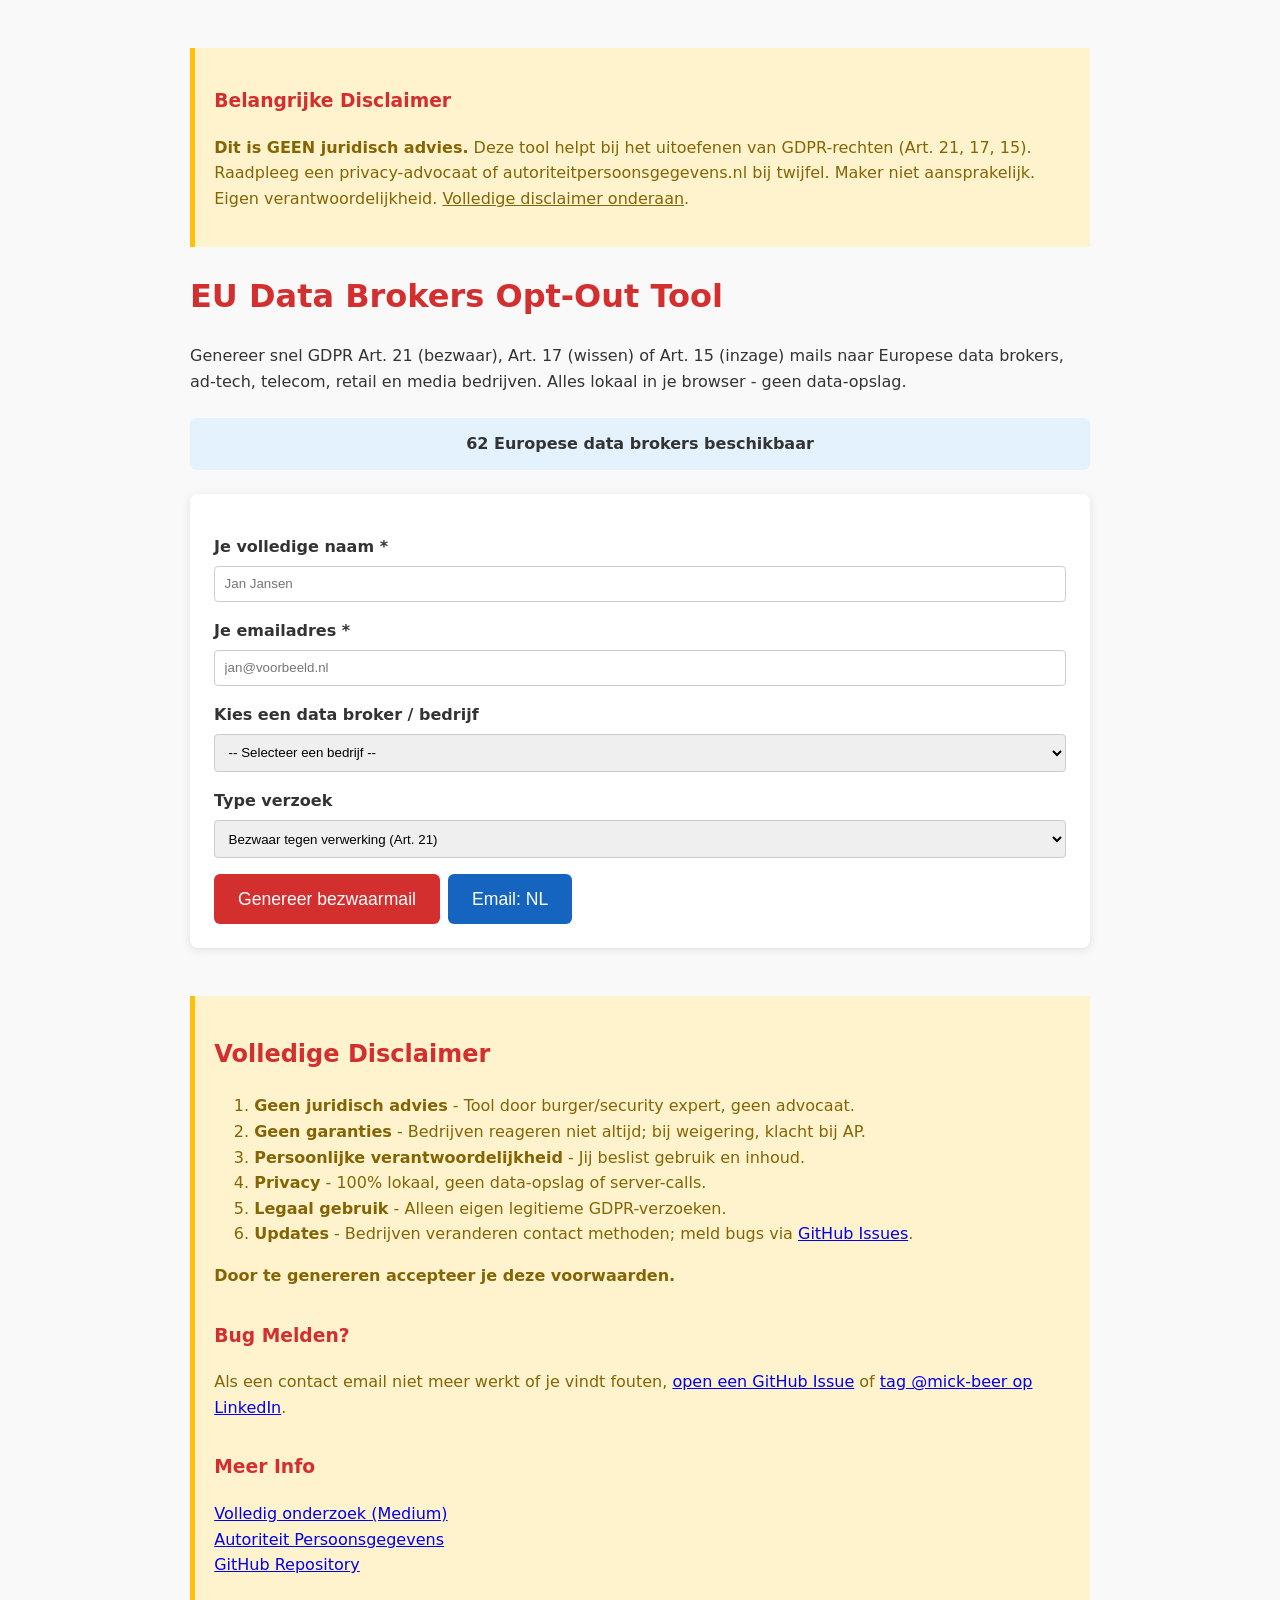
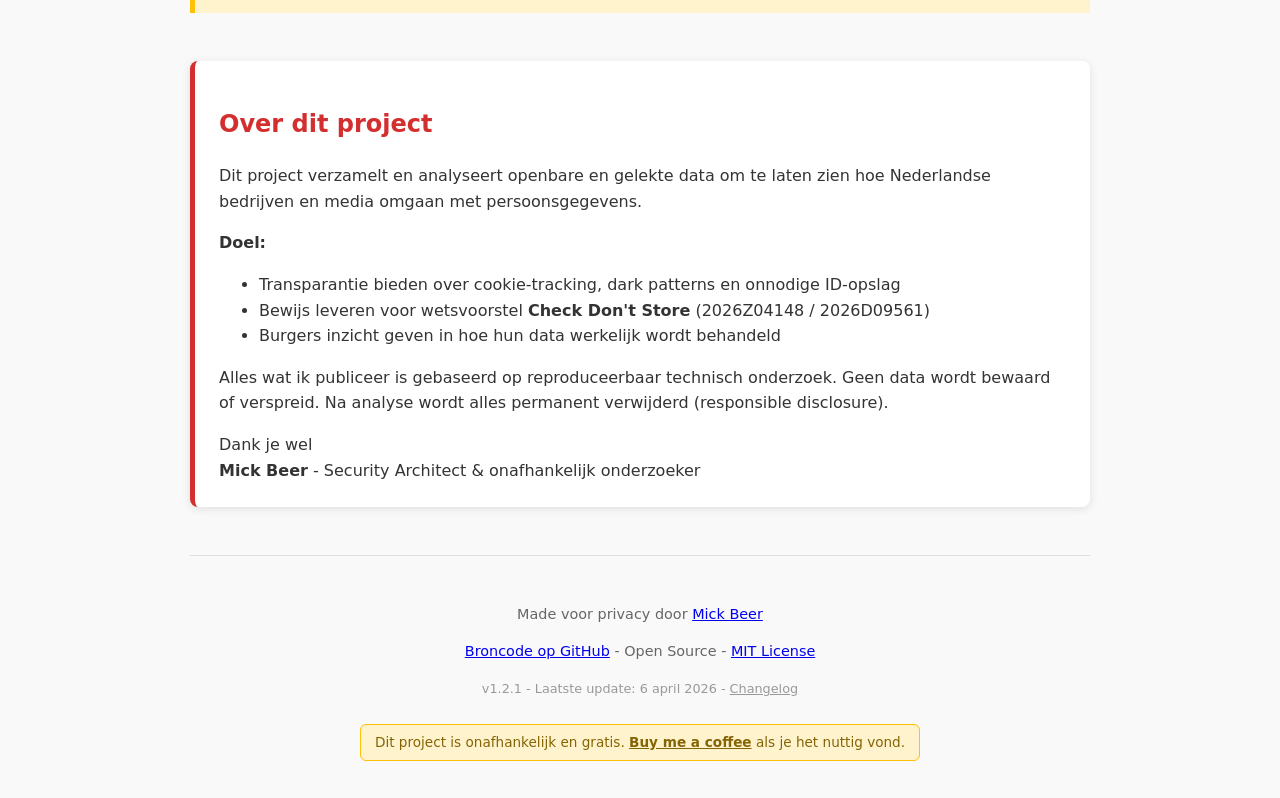
==== commit 699284ef: "feat: enhance email generation with language toggle and update changelog" ====
--- a/index.html
+++ b/index.html
@@ -3,8 +3,8 @@
 <head>
   <meta charset="UTF-8" />
   <meta name="viewport" content="width=device-width, initial-scale=1.0"/>
-  <title>NL Data Brokers Opt-Out Tool - GDPR Art. 21 & 17</title>
-  <meta name="description" content="Genereer gratis GDPR-verzoeken (Art. 21 bezwaar + Art. 17 wissen) naar 50+ Nederlandse data brokers, ad-tech, telecom, retail en media bedrijven." />
+  <title>EU Data Brokers Opt-Out Tool - GDPR Art. 21, 17 & 15</title>
+  <meta name="description" content="Genereer gratis GDPR-verzoeken (Art. 21 bezwaar, Art. 17 wissen & Art. 15 inzage) naar 60+ Nederlandse data brokers, ad-tech, telecom, retail en media bedrijven." />
   <link rel="stylesheet" href="style.css">
 </head>
 <body>
@@ -15,11 +15,11 @@
     <p><strong>Dit is GEEN juridisch advies.</strong> Deze tool helpt bij het uitoefenen van GDPR-rechten (Art. 21, 17, 15). Raadpleeg een privacy-advocaat of autoriteitpersoonsgegevens.nl bij twijfel. Maker niet aansprakelijk. Eigen verantwoordelijkheid. <a href="#disclaimer-full" style="color:#856404;">Volledige disclaimer onderaan</a>.</p>
   </div>
 
-  <h1>NL Data Brokers Opt-Out Tool</h1>
-  <p>Genereer snel GDPR Art. 21 (bezwaar), Art. 17 (wissen) of Art. 15 (inzage) mails naar Nederlandse data brokers, ad-tech, telecom, retail en media bedrijven. Alles lokaal in je browser - geen data-opslag.</p>
+  <h1>EU Data Brokers Opt-Out Tool</h1>
+  <p>Genereer snel GDPR Art. 21 (bezwaar), Art. 17 (wissen) of Art. 15 (inzage) mails naar Europese data brokers, ad-tech, telecom, retail en media bedrijven. Alles lokaal in je browser - geen data-opslag.</p>
 
   <div class="broker-count" id="broker-count">
-    50+ Nederlandse data brokers beschikbaar
+    50+ Data brokers beschikbaar
   </div>
 
   <!-- UPDATE NOTICE BANNER -->
@@ -47,7 +47,10 @@
       <option value="both">Beide (Art. 21 + 17)</option>
     </select>
 
-    <button type="button" onclick="generateMail()">Genereer bezwaarmail</button>
+    <div style="display:flex; gap:0.5rem; flex-wrap:wrap; align-items:flex-start;">
+      <button type="button" onclick="generateMail()">Genereer bezwaarmail</button>
+      <button type="button" class="lang" id="lang-toggle" onclick="toggleEmailLang()">Email: NL</button>
+    </div>
   </form>
 
   <div id="result"></div>
@@ -93,8 +96,8 @@
   <footer>
     <p>Made voor privacy door <a href="https://www.linkedin.com/in/mick-beer/">Mick Beer</a></p>
     <p><a href="https://github.com/Apolloccrypt/nl-data-optout">Broncode op GitHub</a> - Open Source - <a href="LICENSE">MIT License</a></p>
-    <p style="font-size: 0.8rem; color: #999; margin-top: 1rem;">v1.2.0 - Laatste update: 31 maart 2026 - <a href="CHANGELOG.md" style="color:#999;">Changelog</a></p>
-    <p style="display:inline-block; background:#fff3cd; color:#856404; border:1px solid #ffc107; border-radius:6px; padding:0.4rem 0.9rem; margin-top:0.75rem; font-size:0.85rem;">Dit project is onafhankelijk en gratis. <a href="https://www.buymeacoffee.com/mickbeer" target="_blank" style="color:#856404; font-weight:bold;">Buy me a coffee</a> als je het nuttig vond.</p>
+    <p style="font-size: 0.8rem; color: #999; margin-top: 1rem;">v1.2.1 - Laatste update: 6 april 2026 - <a href="CHANGELOG.md" style="color:#999;">Changelog</a></p>
+    <p style="display:inline-block; background:#fff3cd; color:#856404; border:1px solid #ffc107; border-radius:6px; padding:0.4rem 0.9rem; margin-top:0.75rem; font-size:0.85rem;">Dit project is onafhankelijk en gratis. <a href="https://www.buymeacoffee.com/mickbeer" target="_blank" rel="noopener noreferrer" style="color:#856404; font-weight:bold;">Buy me a coffee</a> als je het nuttig vond.</p>
   </footer>
 
   <script src="script.js"></script>
--- a/style.css
+++ b/style.css
@@ -75,6 +75,13 @@
 
 button.secondary:hover { background: #616161; }
 
+button.lang {
+  background: #1565c0;
+  margin-left: 0;
+}
+
+button.lang:hover { background: #0d47a1; }
+
 #result:empty {
   display: none;
 }
